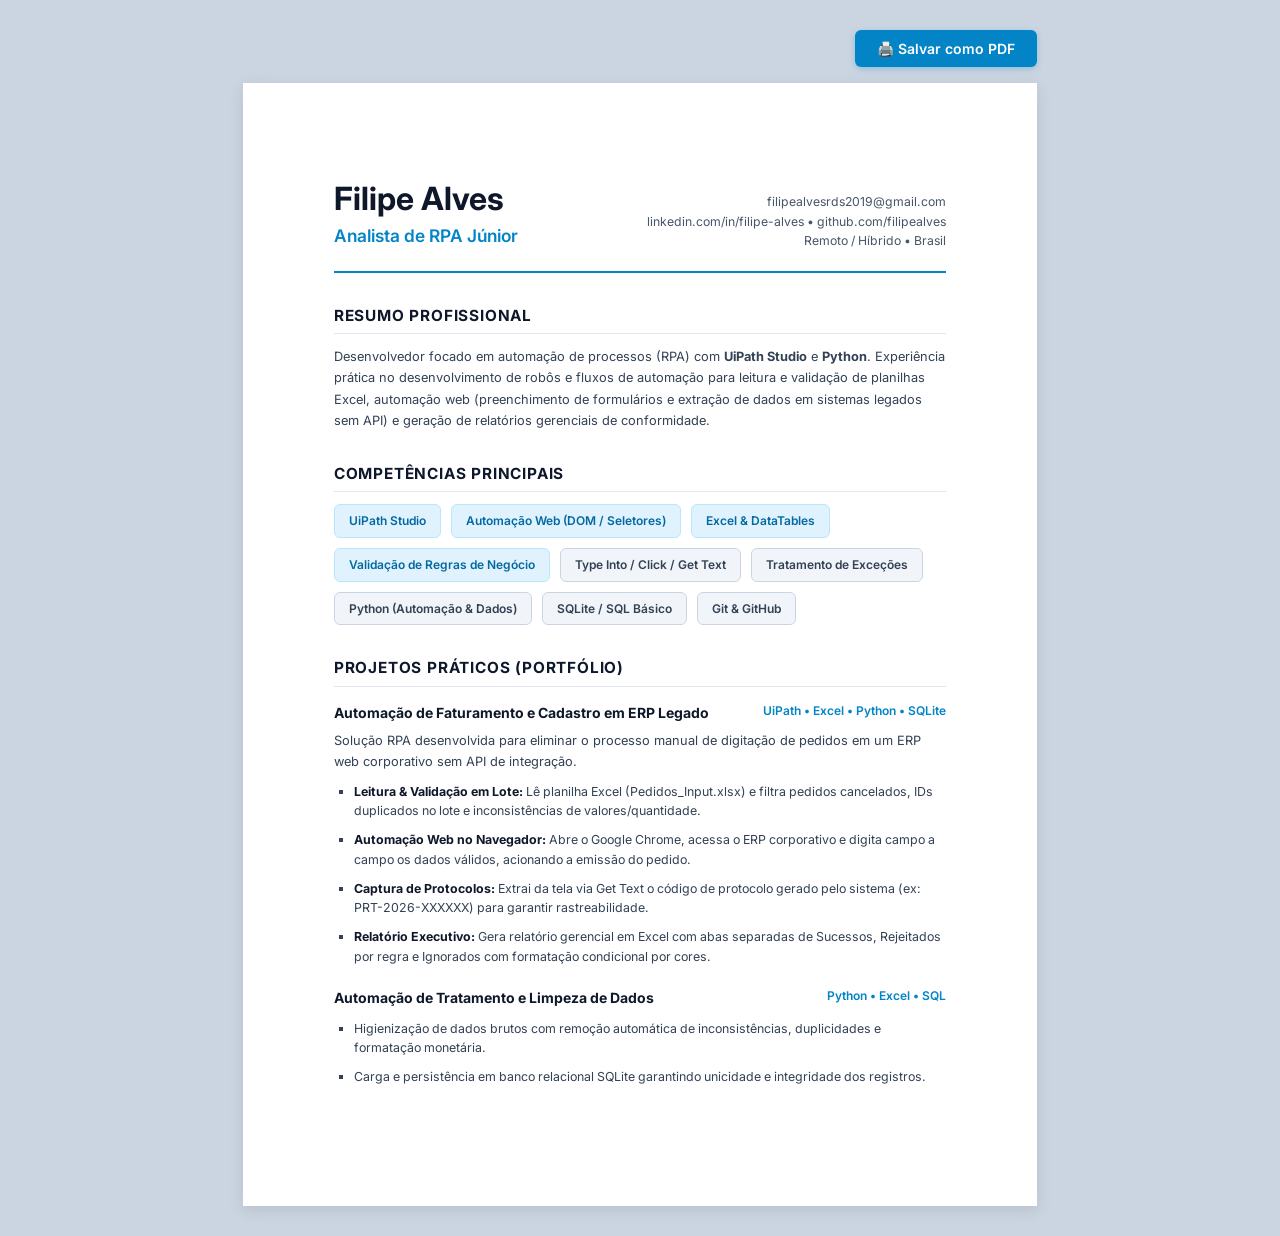
==== Curriculo_RPA_Junior.html @ 1dd59591 "add" ====
<!DOCTYPE html>
<html lang="pt-BR">
<head>
  <meta charset="UTF-8">
  <meta name="viewport" content="width=device-width, initial-scale=1.0">
  <title>Currículo - Filipe Alves | RPA</title>
  <link rel="preconnect" href="https://fonts.googleapis.com">
  <link rel="preconnect" href="https://fonts.gstatic.com" crossorigin>
  <link href="https://fonts.googleapis.com/css2?family=Inter:wght@400;500;600;700&display=swap" rel="stylesheet">
  <style>
    * {
      margin: 0;
      padding: 0;
      box-sizing: border-box;
      font-family: 'Inter', sans-serif;
    }

    body {
      background: #cbd5e1;
      color: #1e293b;
      font-size: 9.8pt;
      line-height: 1.65;
      padding: 30px 0;
    }

    /* Folha A4 com distribuição harmoniosa */
    .page {
      background: #ffffff;
      width: 210mm;
      min-height: 297mm;
      margin: 0 auto;
      padding: 26mm 24mm;
      box-shadow: 0 4px 15px rgba(0,0,0,0.1);
      display: flex;
      flex-direction: column;
    }

    @media print {
      body {
        background: none;
        padding: 0;
      }
      .page {
        width: 100%;
        min-height: 100%;
        margin: 0;
        padding: 18mm 20mm;
        box-shadow: none;
      }
      .no-print {
        display: none !important;
      }
    }

    /* Botão de impressão */
    .no-print {
      max-width: 210mm;
      margin: 0 auto 16px auto;
      display: flex;
      justify-content: flex-end;
    }

    .btn-pdf {
      background: #0284c7;
      color: white;
      border: none;
      padding: 10px 22px;
      border-radius: 6px;
      font-weight: 600;
      cursor: pointer;
      font-size: 14px;
      box-shadow: 0 2px 6px rgba(2, 132, 199, 0.3);
      transition: background 0.2s;
    }

    .btn-pdf:hover {
      background: #0369a1;
    }

    /* Cabeçalho */
    header {
      border-bottom: 2.5px solid #0284c7;
      padding-bottom: 20px;
      margin-bottom: 30px;
      display: flex;
      justify-content: space-between;
      align-items: flex-end;
    }

    h1 {
      font-size: 24pt;
      color: #0f172a;
      font-weight: 700;
      line-height: 1.1;
    }

    .role {
      font-size: 13pt;
      color: #0284c7;
      font-weight: 600;
      margin-top: 6px;
    }

    .contacts {
      text-align: right;
      font-size: 9.2pt;
      color: #475569;
      line-height: 1.6;
    }

    /* Seções com espaçamento arejado */
    section {
      margin-bottom: 30px;
    }

    section:last-child {
      margin-bottom: 0;
    }

    h2 {
      font-size: 11.5pt;
      font-weight: 700;
      color: #0f172a;
      text-transform: uppercase;
      letter-spacing: 0.8px;
      margin-bottom: 12px;
      border-bottom: 1.5px solid #e2e8f0;
      padding-bottom: 5px;
    }

    p {
      color: #334155;
      font-size: 9.6pt;
      line-height: 1.65;
    }

    /* Tags de Competências */
    .skills-container {
      display: flex;
      flex-wrap: wrap;
      gap: 10px;
      margin-top: 8px;
    }

    .tag {
      background: #f1f5f9;
      border: 1px solid #cbd5e1;
      padding: 6px 14px;
      border-radius: 6px;
      font-size: 9pt;
      font-weight: 600;
      color: #334155;
    }

    .tag.highlight {
      background: #e0f2fe;
      border-color: #bae6fd;
      color: #0369a1;
    }

    /* Projetos */
    .project {
      margin-top: 14px;
    }

    .project-header {
      display: flex;
      justify-content: space-between;
      font-weight: 700;
      font-size: 10.5pt;
      color: #0f172a;
      margin-bottom: 6px;
    }

    .project-stack {
      color: #0284c7;
      font-size: 9pt;
      font-weight: 600;
    }

    ul {
      list-style-type: square;
      padding-left: 20px;
      margin-top: 10px;
    }

    li {
      margin-bottom: 10px;
      font-size: 9.3pt;
      color: #334155;
      line-height: 1.55;
    }

    li:last-child {
      margin-bottom: 0;
    }

    li strong {
      color: #0f172a;
    }
  </style>
</head>
<body>

  <div class="no-print">
    <button class="btn-pdf" onclick="window.print()">🖨️ Salvar como PDF</button>
  </div>

  <div class="page">
    
    <!-- Cabeçalho -->
    <header>
      <div>
        <h1>Filipe Alves</h1>
        <div class="role">Analista de RPA Júnior</div>
      </div>
      <div class="contacts">
        <div>filipealvesrds2019@gmail.com</div>
        <div>linkedin.com/in/filipe-alves • github.com/filipealves</div>
        <div>Remoto / Híbrido • Brasil</div>
      </div>
    </header>

    <!-- Resumo Direto -->
    <section>
      <h2>Resumo Profissional</h2>
      <p>
        Desenvolvedor focado em automação de processos (RPA) com <strong>UiPath Studio</strong> e <strong>Python</strong>. Experiência prática no desenvolvimento de robôs e fluxos de automação para leitura e validação de planilhas Excel, automação web (preenchimento de formulários e extração de dados em sistemas legados sem API) e geração de relatórios gerenciais de conformidade.
      </p>
    </section>

    <!-- Competências Chave Arejadas -->
    <section>
      <h2>Competências Principais</h2>
      <div class="skills-container">
        <span class="tag highlight">UiPath Studio</span>
        <span class="tag highlight">Automação Web (DOM / Seletores)</span>
        <span class="tag highlight">Excel & DataTables</span>
        <span class="tag highlight">Validação de Regras de Negócio</span>
        <span class="tag">Type Into / Click / Get Text</span>
        <span class="tag">Tratamento de Exceções</span>
        <span class="tag">Python (Automação & Dados)</span>
        <span class="tag">SQLite / SQL Básico</span>
        <span class="tag">Git & GitHub</span>
      </div>
    </section>

    <!-- Projetos Práticos (Portfólio) -->
    <section>
      <h2>Projetos Práticos (Portfólio)</h2>
      
      <div class="project">
        <div class="project-header">
          <span>Automação de Faturamento e Cadastro em ERP Legado</span>
          <span class="project-stack">UiPath • Excel • Python • SQLite</span>
        </div>
        <p style="margin-top: 6px;">
          Solução RPA desenvolvida para eliminar o processo manual de digitação de pedidos em um ERP web corporativo sem API de integração.
        </p>
        <ul>
          <li><strong>Leitura & Validação em Lote:</strong> Lê planilha Excel (<code>Pedidos_Input.xlsx</code>) e filtra pedidos cancelados, IDs duplicados no lote e inconsistências de valores/quantidade.</li>
          <li><strong>Automação Web no Navegador:</strong> Abre o Google Chrome, acessa o ERP corporativo e digita campo a campo os dados válidos, acionando a emissão do pedido.</li>
          <li><strong>Captura de Protocolos:</strong> Extrai da tela via <code>Get Text</code> o código de protocolo gerado pelo sistema (ex: <code>PRT-2026-XXXXXX</code>) para garantir rastreabilidade.</li>
          <li><strong>Relatório Executivo:</strong> Gera relatório gerencial em Excel com abas separadas de Sucessos, Rejeitados por regra e Ignorados com formatação condicional por cores.</li>
        </ul>
      </div>

      <div class="project" style="margin-top: 20px;">
        <div class="project-header">
          <span>Automação de Tratamento e Limpeza de Dados</span>
          <span class="project-stack">Python • Excel • SQL</span>
        </div>
        <ul>
          <li>Higienização de dados brutos com remoção automática de inconsistências, duplicidades e formatação monetária.</li>
          <li>Carga e persistência em banco relacional SQLite garantindo unicidade e integridade dos registros.</li>
        </ul>
      </div>
    </section>

  </div>

</body>
</html>
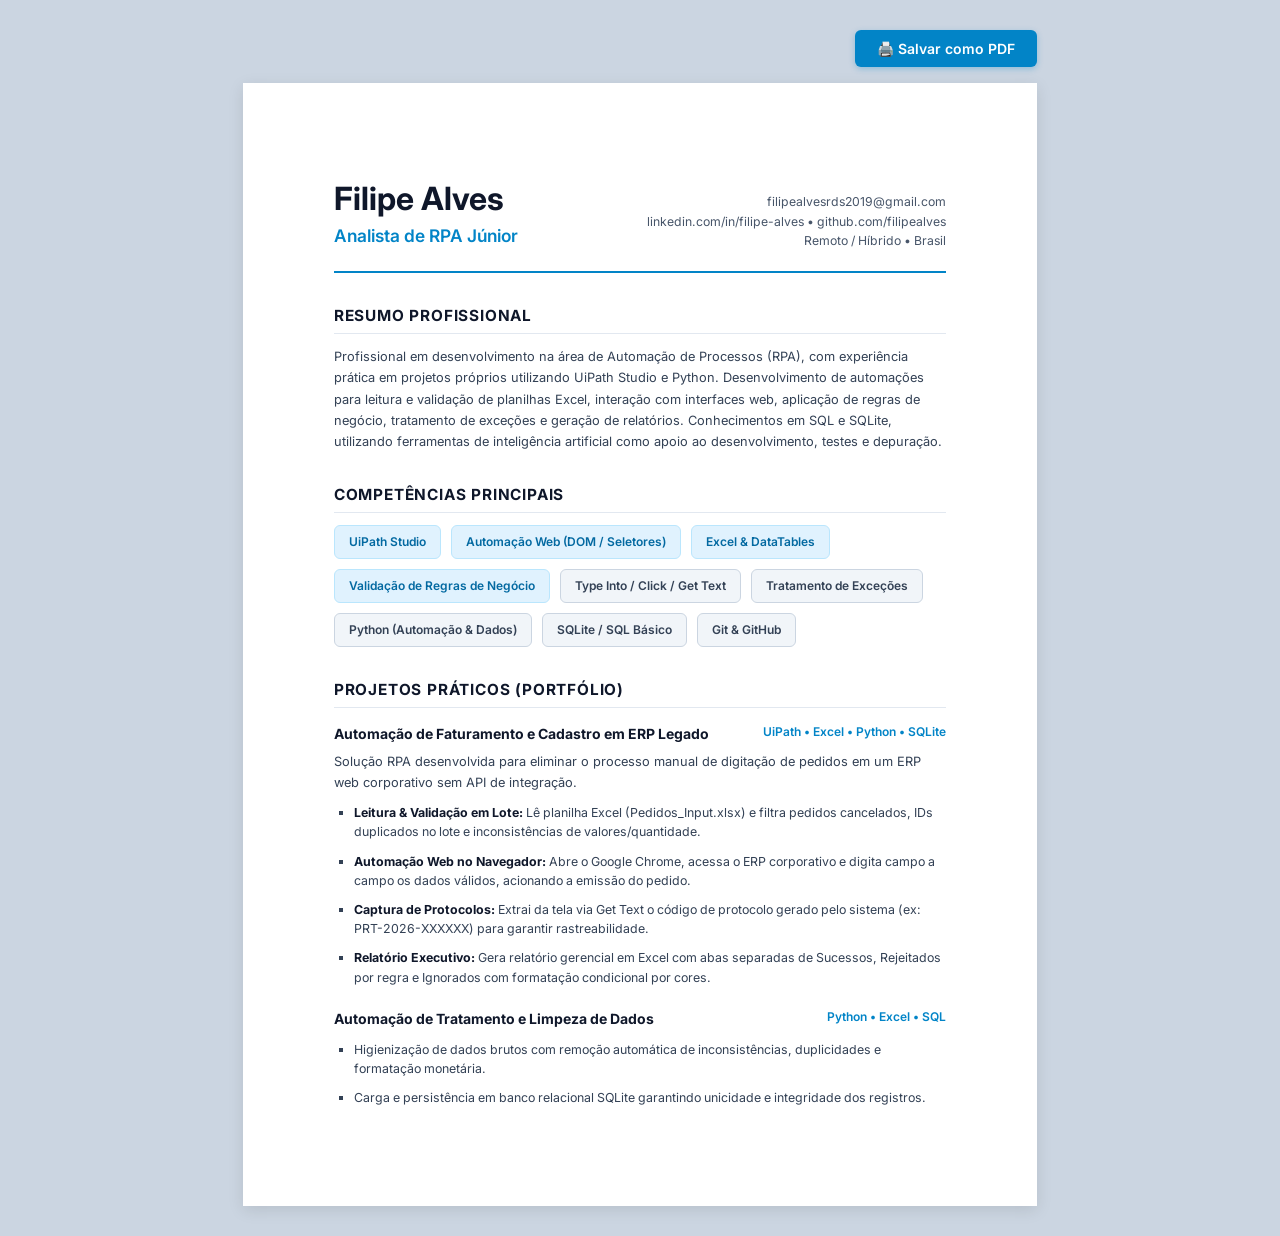
==== commit 3b928974: "add" ====
--- a/Curriculo_RPA_Junior.html
+++ b/Curriculo_RPA_Junior.html
@@ -225,7 +225,7 @@
     <section>
       <h2>Resumo Profissional</h2>
       <p>
-        Desenvolvedor focado em automação de processos (RPA) com <strong>UiPath Studio</strong> e <strong>Python</strong>. Experiência prática no desenvolvimento de robôs e fluxos de automação para leitura e validação de planilhas Excel, automação web (preenchimento de formulários e extração de dados em sistemas legados sem API) e geração de relatórios gerenciais de conformidade.
+        Profissional em desenvolvimento na área de Automação de Processos (RPA), com experiência prática em projetos próprios utilizando UiPath Studio e Python. Desenvolvimento de automações para leitura e validação de planilhas Excel, interação com interfaces web, aplicação de regras de negócio, tratamento de exceções e geração de relatórios. Conhecimentos em SQL e SQLite, utilizando ferramentas de inteligência artificial como apoio ao desenvolvimento, testes e depuração.
       </p>
     </section>
 
